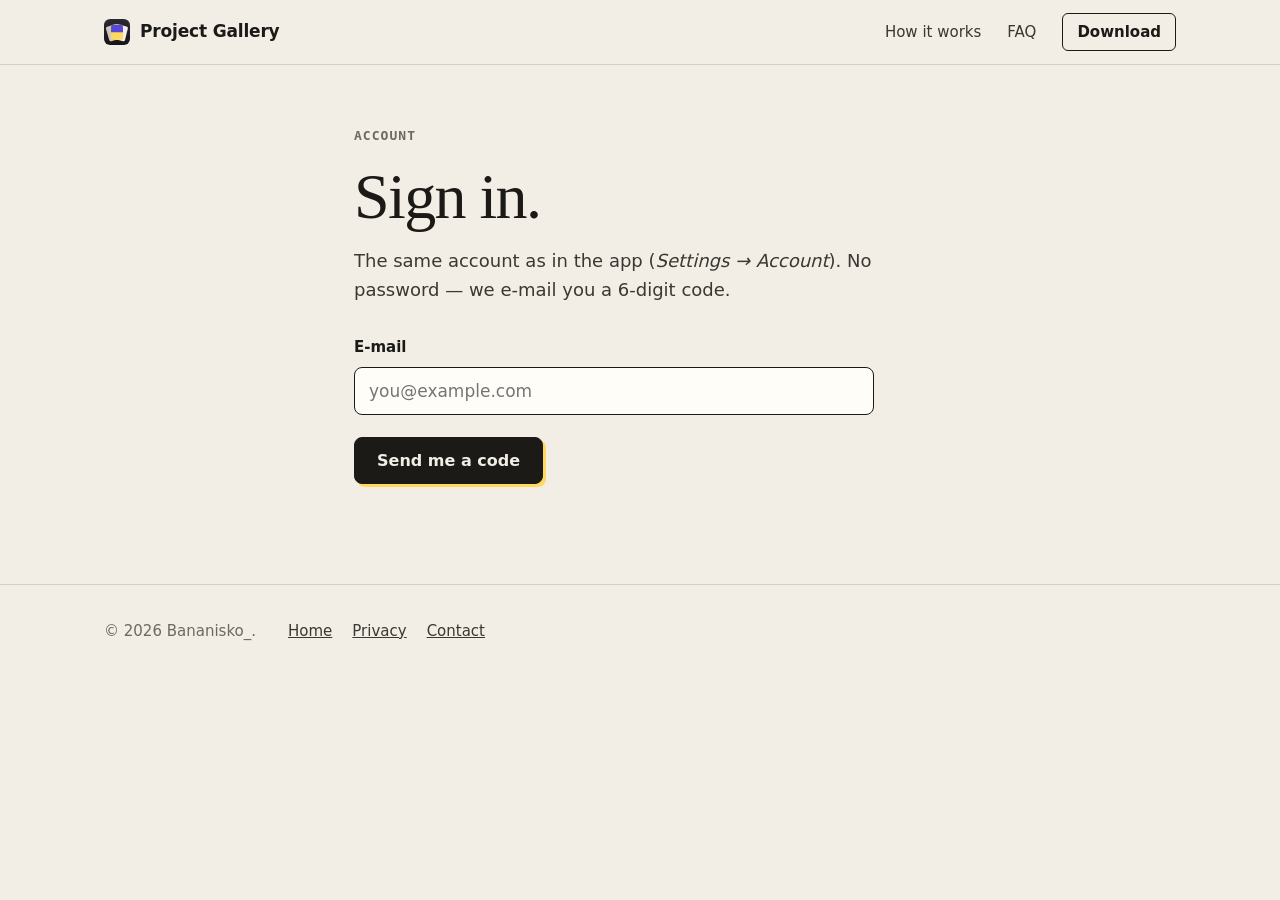
==== account.html @ f1d5fdbc "Merge main" ====
<!doctype html>
<html lang="en">
<head>
<meta charset="utf-8">
<meta name="viewport" content="width=device-width, initial-scale=1">
<meta name="robots" content="noindex">
<title>Your account — Project Gallery</title>
<link rel="icon" href="assets/img/favicon.svg" type="image/svg+xml">
<link rel="stylesheet" href="assets/css/style.css">
<link rel="stylesheet" href="assets/css/shop.css">
<style>
  .acc { max-width: 620px; }
  .code-in { letter-spacing: .3em; font-family: var(--mono) !important; max-width: 220px; }
  .devs { list-style: none; padding: 0; margin: 10px 0 0; border-top: 1px solid var(--line); }
  .devs li { display: flex; justify-content: space-between; align-items: center; gap: 12px; padding: 12px 0; border-bottom: 1px solid var(--line); }
  .devs small { display: block; color: var(--muted); font: 13px var(--mono); }
  .devs .me { font: 12px var(--mono); color: var(--accent); }
  .acc h2 { font: 400 28px/1.2 var(--serif); margin: 40px 0 6px; }
  .row { display: flex; gap: 12px; flex-wrap: wrap; margin-top: 26px; }
  .btn { cursor: pointer; font-family: var(--sans); }
  .danger { border-color: #B3261E; color: #B3261E; background: transparent; }
  [hidden] { display: none !important; }
</style>
</head>
<body>
<header class="top">
  <div class="wrap top-in">
    <a class="brand" href="index.html">
      <img class="logo" src="assets/img/logo.svg" width="26" height="26" alt="">
      Project Gallery
    </a>
    <nav><a href="index.html#how">How it works</a><a href="index.html#faq">FAQ</a><a class="nav-dl" data-href="download" href="#">Download</a></nav>
  </div>
</header>

<main class="wrap shop acc">
  <p class="kicker">Account</p>

  <!-- 1) e-mail -->
  <section id="stEmail">
    <h1>Sign in.</h1>
    <p class="lede-s">The same account as in the app (<i>Settings → Account</i>). No password — we e-mail you a 6-digit code.</p>
    <form class="form" id="fEmail">
      <label>E-mail
        <input type="email" id="email" required autocomplete="email" placeholder="you@example.com">
      </label>
      <button class="btn btn-ink" type="submit">Send me a code</button>
    </form>
  </section>

  <!-- 2) kód -->
  <section id="stCode" hidden>
    <h1>Check your inbox.</h1>
    <p class="lede-s">We sent a code to <b id="sentTo"></b>. It's valid for a few minutes.</p>
    <form class="form" id="fCode">
      <label>Code
        <input type="text" id="code" class="code-in" inputmode="numeric" autocomplete="one-time-code" maxlength="10" required placeholder="123456">
      </label>
      <button class="btn btn-ink" type="submit">Sign in</button>
      <p class="hint"><a href="#" id="back">Use a different e-mail</a></p>
    </form>
  </section>

  <!-- 3) prihlásený -->
  <section id="stIn" hidden>
    <h1>Hi there.</h1>
    <p class="lede-s">Signed in as <b id="who"></b>. Your project list, notes, tasks and settings sync between your computers through this account. Your code is never uploaded.</p>

    <h2>Signed-in computers</h2>
    <p class="hint">Sign a computer out and it will log out the next time it connects.</p>
    <ul class="devs" id="devs"><li><small>Loading…</small></li></ul>

    <div class="row">
      <button class="btn btn-line" id="logout">Sign out here</button>
      <button class="btn danger" id="del">Delete my account</button>
    </div>
  </section>

  <p class="msg msg-err" id="err" hidden></p>
</main>

<footer class="foot">
  <div class="wrap foot-in">
    <p>© <span data-year>2026</span> <span data-site="author">the author</span>.</p>
    <p class="foot-links"><a href="index.html">Home</a><a href="privacy.html">Privacy</a><a data-href="mailto" href="#">Contact</a></p>
  </div>
</footer>

<script src="assets/js/config.js"></script>
<script src="assets/js/main.js"></script>
<script>
(function () {
  var S = window.SITE || {}, URL_ = S.supabaseUrl, KEY = S.supabaseKey;
  var $ = function (id) { return document.getElementById(id); };
  var sess = null, emailSent = "";

  // relácia v prehliadači (len pre tento prehliadač); bez úložiska ostane len do zatvorenia karty
  function load() { try { return JSON.parse(localStorage.getItem("pg.session") || "null"); } catch (e) { return null; } }
  function save(s) { sess = s; try { s ? localStorage.setItem("pg.session", JSON.stringify(s)) : localStorage.removeItem("pg.session"); } catch (e) {} }

  function show(id) { ["stEmail", "stCode", "stIn"].forEach(function (x) { $(x).hidden = x !== id; }); $("err").hidden = true; }
  function fail(t) { $("err").textContent = t; $("err").hidden = false; }
  function busy(form, on) { form.querySelectorAll("button,input").forEach(function (b) { b.disabled = on; }); }

  function call(method, path, body, auth) {
    var h = { "apikey": KEY, "Content-Type": "application/json" };
    if (auth && sess) h.Authorization = "Bearer " + sess.access_token;
    return fetch(URL_ + path, { method: method, headers: h, body: body ? JSON.stringify(body) : undefined })
      .then(function (r) { return r.text().then(function (t) { var j = null; try { j = t ? JSON.parse(t) : null; } catch (e) {} return { ok: r.ok, status: r.status, j: j }; }); });
  }
  function keep(j) { save({ access_token: j.access_token, refresh_token: j.refresh_token, expires_at: j.expires_at || (Date.now() / 1000 + (j.expires_in || 3600)), email: (j.user && j.user.email) || (sess && sess.email) }); }

  // prihlásené volanie; vypršaný token sa raz obnoví
  function authed(method, path, body) {
    var fresh = sess && sess.expires_at - Date.now() / 1000 > 60 ? Promise.resolve() :
      call("POST", "/auth/v1/token?grant_type=refresh_token", { refresh_token: sess && sess.refresh_token })
        .then(function (r) { if (!r.ok) throw "auth"; keep(r.j); });
    return fresh.then(function () { return call(method, path, body, true); })
      .then(function (r) { if (r.status === 401) throw "auth"; return r; });
  }
  function onErr(e) {
    if (e === "auth") { save(null); show("stEmail"); fail("Your session expired — sign in again."); }
    else fail("Couldn't reach the server. Check your connection and try again.");
  }

  function esc(t) { var d = document.createElement("div"); d.textContent = t == null ? "" : String(t); return d.innerHTML; }

  function loadDevices() {
    authed("GET", "/rest/v1/devices?select=id,name,last_seen&revoked=eq.false&order=last_seen.desc").then(function (r) {
      var list = (r.j || []);
      $("devs").innerHTML = list.length ? list.map(function (d) {
        var when = new Date(d.last_seen).toLocaleString();
        return '<li><span>' + esc(d.name || "Computer") + '<small>last seen ' + esc(when) + '</small></span>' +
               '<button class="btn btn-line btn-s" data-id="' + d.id + '">Sign out</button></li>';
      }).join("") : "<li><small>No computers yet — sign in from the app (Settings → Account).</small></li>";
    }).catch(onErr);
  }
  $("devs").addEventListener("click", function (e) {
    var b = e.target.closest("button[data-id]");
    if (!b) return;
    b.disabled = true;
    authed("PATCH", "/rest/v1/devices?id=eq." + b.getAttribute("data-id"), { revoked: true }).then(loadDevices).catch(onErr);
  });

  function signedIn() { $("who").textContent = sess.email || ""; show("stIn"); loadDevices(); }

  $("fEmail").addEventListener("submit", function (e) {
    e.preventDefault();
    var f = this, email = $("email").value.trim().toLowerCase();
    busy(f, true);
    call("POST", "/auth/v1/otp", { email: email, create_user: true }).then(function (r) {
      busy(f, false);
      if (!r.ok) return fail(r.status === 429 ? "Too many codes in a short time — try again in an hour." : "That e-mail didn't work. Check it and try again.");
      emailSent = email; $("sentTo").textContent = email; $("code").value = ""; show("stCode"); $("code").focus();
    }).catch(function () { busy(f, false); onErr("net"); });
  });

  $("fCode").addEventListener("submit", function (e) {
    e.preventDefault();
    var f = this, code = $("code").value.replace(/\D/g, "");
    busy(f, true);
    call("POST", "/auth/v1/verify", { type: "email", email: emailSent, token: code }).then(function (r) {
      busy(f, false);
      if (!r.ok) return fail("Wrong or expired code. Try again or ask for a new one.");
      keep(r.j); signedIn();
    }).catch(function () { busy(f, false); onErr("net"); });
  });
  $("back").addEventListener("click", function (e) { e.preventDefault(); show("stEmail"); });

  $("logout").addEventListener("click", function () {
    var s = sess;
    save(null); show("stEmail");
    if (s) fetch(URL_ + "/auth/v1/logout", { method: "POST", headers: { apikey: KEY, Authorization: "Bearer " + s.access_token } }).catch(function () {});
  });

  $("del").addEventListener("click", function () {
    if (!confirm("Delete your account and everything synced to it?\n\nYour projects on your computers stay as they are. This can't be undone.")) return;
    authed("POST", "/rest/v1/rpc/delete_account", {}).then(function (r) {
      if (!r.ok) return fail("Couldn't delete the account. Try again later.");
      save(null); show("stEmail"); fail("Your account was deleted.");
    }).catch(onErr);
  });

  if (!URL_ || !KEY) { fail("Accounts aren't set up on this site yet."); return; }
  sess = load();
  if (sess && sess.refresh_token) signedIn(); else show("stEmail");
})();
</script>
</body>
</html>
---- assets/css/style.css ----
/* Project Gallery — web */

:root {
  --paper: #F2EEE6;
  --paper-2: #E9E3D7;
  --ink: #1B1A17;
  --ink-2: #3A3832;
  --muted: #6E685D;
  --line: #D6CEBE;
  --accent: #5847D9;
  --marker: #FFD95E;
  --night: #16151A;
  --night-2: #222128;

  --serif: "Iowan Old Style", "Palatino Linotype", Palatino, "Book Antiqua", Georgia, serif;
  --sans: "Segoe UI", system-ui, -apple-system, Roboto, "Helvetica Neue", Arial, sans-serif;
  --mono: "Cascadia Code", "Cascadia Mono", Consolas, "SF Mono", Menlo, monospace;
  --hand: "Segoe Print", "Bradley Hand", "Comic Neue", cursive;
}

* { box-sizing: border-box; }
html { scroll-behavior: smooth; }
body {
  margin: 0;
  background: var(--paper);
  color: var(--ink);
  font: 17px/1.6 var(--sans);
  -webkit-font-smoothing: antialiased;
}
img { max-width: 100%; height: auto; display: block; }
a { color: inherit; }
code, kbd { font-family: var(--mono); font-size: .86em; }
code { background: var(--paper-2); padding: 1px 6px; border-radius: 4px; }
kbd { border: 1px solid var(--line); border-bottom-width: 2px; padding: 0 5px; border-radius: 4px; background: #fff; }

.wrap { max-width: 1120px; margin: 0 auto; padding: 0 24px; }

/* ---------- top bar */
.top { border-bottom: 1px solid var(--line); background: var(--paper); position: sticky; top: 0; z-index: 10; }
.top-in { display: flex; align-items: center; justify-content: space-between; height: 64px; }
.brand { display: flex; align-items: center; gap: 10px; font-weight: 700; text-decoration: none; letter-spacing: -.01em; }
.top nav { display: flex; gap: 26px; align-items: center; font-size: 15px; }
.top nav a { text-decoration: none; color: var(--ink-2); }
.top nav a:hover { color: var(--ink); text-decoration: underline; text-underline-offset: 4px; }
.top nav .nav-dl { border: 1.5px solid var(--ink); padding: 6px 14px; border-radius: 6px; color: var(--ink); font-weight: 600; }
.top nav .nav-dl:hover { background: var(--ink); color: var(--paper); text-decoration: none; }

/* ---------- buttons */
.btn {
  display: inline-block; text-decoration: none; font-weight: 600; font-size: 16px;
  padding: 13px 22px; border-radius: 8px; border: 1.5px solid var(--ink);
  transition: transform .12s ease, box-shadow .12s ease;
}
.btn-ink { background: var(--ink); color: var(--paper); box-shadow: 3px 3px 0 var(--marker); }
.btn-ink:hover { transform: translate(-1px, -1px); box-shadow: 5px 5px 0 var(--marker); }
.btn-line { background: transparent; color: var(--ink); }
.btn-line:hover { background: #fff; }

/* ---------- hero */
.hero { padding: 84px 24px 40px; }
.kicker { font: 600 13px/1 var(--mono); text-transform: uppercase; letter-spacing: .08em; color: var(--muted); margin: 0 0 22px; }
.kicker.light { color: #A9A4B8; }
h1 {
  font: 400 clamp(44px, 7.2vw, 88px)/1.02 var(--serif);
  letter-spacing: -.025em; margin: 0 0 28px; max-width: 900px;
}
h1 em { font-style: italic; background: linear-gradient(transparent 62%, var(--marker) 62%, var(--marker) 92%, transparent 92%); padding: 0 .06em; }
.lede { font-size: 20px; max-width: 640px; color: var(--ink-2); margin: 0 0 34px; }
.cta { display: flex; gap: 14px; flex-wrap: wrap; }
.meta { font: 13px/1.4 var(--mono); color: var(--muted); margin-top: 22px; }

/* ---------- big screenshot */
.shot-band { background: linear-gradient(var(--paper) 0 30%, var(--night) 30% 100%); padding-bottom: 70px; }
.hero-shot { margin: 0; position: relative; }
.hero-shot img {
  border-radius: 10px; border: 1px solid #000;
  box-shadow: 0 30px 60px -20px rgba(0,0,0,.45), 0 0 0 8px rgba(255,255,255,.04);
  cursor: zoom-in;
}
.hero-shot figcaption { margin-top: 18px; text-align: right; }
.hand { font: 20px/1.2 var(--hand); color: var(--marker); display: inline-block; transform: rotate(-2deg); }

/* ---------- note */
.note { margin-top: -1px; padding-top: 80px; }
.note-card {
  max-width: 680px; margin: 0 auto; background: #FFFDF7; border: 1px solid var(--line);
  padding: 38px 44px; transform: rotate(-.6deg); box-shadow: 0 1px 0 var(--line), 6px 8px 0 var(--paper-2);
}
.note-card h2 { font: 400 30px/1.2 var(--serif); margin: 0 0 16px; }
.note-card p { margin: 0 0 14px; color: var(--ink-2); }
.sign { font: 22px/1 var(--hand) !important; color: var(--ink) !important; margin-top: 22px !important; }

/* ---------- features */
.features { padding-top: 110px; }
.section-h { font: 400 clamp(34px, 4.6vw, 52px)/1.1 var(--serif); letter-spacing: -.02em; margin: 0 0 12px; }
.section-sub { color: var(--muted); margin: 0 0 40px; font-size: 18px; }
.feat {
  display: grid; grid-template-columns: 5fr 7fr; gap: 56px; align-items: center;
  padding: 56px 0; border-top: 1px solid var(--line);
}
.features .section-h + .feat { margin-top: 36px; }
.feat.flip { grid-template-columns: 7fr 5fr; }
.feat.flip .feat-text { order: 2; }
.num { font: 600 14px/1 var(--mono); color: var(--accent); display: block; margin-bottom: 14px; }
.feat h3 { font: 400 32px/1.15 var(--serif); margin: 0 0 14px; letter-spacing: -.01em; }
.feat p { color: var(--ink-2); margin: 0; }
.feat-img { margin: 0; }
.feat-img img { border-radius: 8px; border: 1px solid var(--ink); box-shadow: 8px 8px 0 var(--paper-2); cursor: zoom-in; }
.feat-list ul { list-style: none; padding: 0; margin: 0; border-left: 2px solid var(--ink); }
.feat-list li { padding: 12px 0 12px 20px; font: 16px/1.4 var(--mono); border-bottom: 1px dashed var(--line); }
.feat-list li:last-child { border-bottom: 0; }

.also { border-top: 1px solid var(--line); padding: 46px 0 20px; }
.also h3 { font: 600 13px/1 var(--mono); text-transform: uppercase; letter-spacing: .08em; color: var(--muted); margin: 0 0 20px; }
.also ul { columns: 2; column-gap: 56px; padding: 0; margin: 0; list-style: none; }
.also li { padding: 7px 0 7px 22px; position: relative; break-inside: avoid; }
.also li::before { content: ""; position: absolute; left: 0; top: 17px; width: 10px; height: 2px; background: var(--ink); }

/* ---------- pro */
.pro-band { background: var(--night); color: #ECE9F3; margin-top: 90px; padding: 96px 0; }
.pro-in { display: grid; grid-template-columns: 1fr 1fr; gap: 56px; align-items: start; }
.pro-band h2 { font: 400 clamp(32px, 4vw, 46px)/1.1 var(--serif); margin: 0 0 18px; letter-spacing: -.015em; }
.pro-band p { color: #B9B5C6; margin: 0 0 26px; }
.pro-list { list-style: none; padding: 0; margin: 0; }
.pro-list li { padding: 12px 0; border-top: 1px solid #2F2D36; color: #C9C5D4; }
.pro-list b { color: #fff; font-weight: 600; }
.pro-img { margin: 0; position: sticky; top: 96px; }
.pro-img img { border-radius: 8px; border: 1px solid #000; box-shadow: 0 24px 50px -18px rgba(0,0,0,.7); cursor: zoom-in; }

/* ---------- pricing */
.pricing { padding-top: 110px; }
.plans { display: grid; grid-template-columns: 1fr 1.12fr 1fr; gap: 0; border: 1.5px solid var(--ink); border-radius: 10px; overflow: visible; background: #FFFDF7; }
.plan { padding: 34px 30px 32px; position: relative; display: flex; flex-direction: column; }
.plan + .plan { border-left: 1.5px solid var(--ink); }
.plan-main { background: var(--ink); color: var(--paper); margin: -12px 0; border-radius: 10px; border-left: 0 !important; z-index: 1; padding-top: 46px; }
.plan-main + .plan { border-left: 0; }
.plan h3 { font: 600 14px/1 var(--mono); text-transform: uppercase; letter-spacing: .08em; margin: 0 0 18px; }
.price { font: 400 54px/1 var(--serif); margin: 0 0 14px; }
.price small { font: 14px var(--sans); color: var(--muted); margin-left: 8px; }
.plan-main .price small { color: #A9A4B8; }
.plan-d { color: var(--muted); margin: 0 0 28px; flex: 1; }
.plan-main .plan-d { color: #C9C5D4; }
.plan .btn { text-align: center; }
.plan-main .btn-ink { background: var(--marker); color: var(--ink); border-color: var(--marker); box-shadow: none; }
.plan-main .btn-ink:hover { background: #FFE58A; }
.tag { position: absolute; top: 16px; right: 18px; font: 18px/1 var(--hand); color: var(--marker); transform: rotate(3deg); }

.compare { width: 100%; border-collapse: collapse; margin: 64px 0 0; font-size: 16px; }
.compare th { font: 600 13px/1 var(--mono); text-transform: uppercase; letter-spacing: .08em; color: var(--muted); text-align: center; padding: 0 0 14px; }
.compare th:first-child { text-align: left; }
.compare td { padding: 12px 0; border-top: 1px solid var(--line); }
.compare td + td { text-align: center; width: 110px; font-family: var(--mono); }
.compare tr td:last-child { font-weight: 700; }

.steps { counter-reset: s; list-style: none; padding: 0; margin: 64px 0 0; display: grid; grid-template-columns: repeat(3, 1fr); gap: 28px; }
.steps li { counter-increment: s; border-top: 2px solid var(--ink); padding-top: 18px; color: var(--ink-2); }
.steps li::before { content: counter(s); font: 400 40px/1 var(--serif); display: block; margin-bottom: 10px; color: var(--ink); }
.fine { color: var(--muted); font-size: 15px; margin: 30px 0 0; }

/* ---------- faq */
.faq { padding-top: 110px; }
.faq details { max-width: 820px; }
.faq details { border-top: 1px solid var(--line); padding: 4px 0; }
.faq details:last-of-type { border-bottom: 1px solid var(--line); }
.faq summary { cursor: pointer; list-style: none; padding: 16px 40px 16px 0; font-weight: 600; position: relative; }
.faq summary::-webkit-details-marker { display: none; }
.faq summary::after { content: "+"; position: absolute; right: 4px; top: 10px; font: 400 28px/1 var(--serif); }
.faq details[open] summary::after { content: "–"; }
.faq details p { margin: 0 0 18px; color: var(--ink-2); max-width: 680px; }

/* ---------- last call */
.last { padding: 120px 24px 110px; text-align: center; }
.last h2 { font: 400 clamp(36px, 5vw, 58px)/1.1 var(--serif); margin: 0 0 10px; }
.last p { color: var(--muted); margin: 0 0 30px; }

/* ---------- footer */
.foot { border-top: 1px solid var(--line); padding: 34px 0 44px; font-size: 15px; color: var(--muted); }
.foot-in { display: flex; flex-wrap: wrap; gap: 8px 32px; align-items: baseline; }
.foot-in p { margin: 0; }
.foot-links { display: flex; gap: 20px; }
.foot-links a { color: var(--ink-2); }
.foot-small { width: 100%; font: 13px var(--mono); }

/* ---------- lightbox */
.lightbox { position: fixed; inset: 0; background: rgba(15,14,18,.92); display: flex; align-items: center; justify-content: center; padding: 3vw; z-index: 50; cursor: zoom-out; }
.lightbox[hidden] { display: none; }
.lightbox img { max-height: 94vh; border-radius: 8px; box-shadow: 0 30px 80px rgba(0,0,0,.6); }

/* ---------- legal pages */
.legal { max-width: 760px; padding-top: 70px; padding-bottom: 90px; }
.legal h1 { font-size: clamp(38px, 5vw, 56px); }
.legal h2 { font: 400 26px/1.2 var(--serif); margin: 40px 0 10px; }
.legal p, .legal li { color: var(--ink-2); }
.legal .updated { font: 13px var(--mono); color: var(--muted); }

/* ---------- small screens */
@media (max-width: 860px) {
  .top nav a:not(.nav-dl) { display: none; }
  .hero { padding-top: 56px; }
  .feat, .feat.flip, .pro-in { grid-template-columns: 1fr; gap: 28px; }
  .feat.flip .feat-text { order: 0; }
  .pro-img { position: static; }
  .plans { grid-template-columns: 1fr; }
  .plan + .plan { border-left: 0; border-top: 1.5px solid var(--ink); }
  .plan-main { margin: 0; border-radius: 0; }
  .also ul { columns: 1; }
  .steps { grid-template-columns: 1fr; }
  .note-card { padding: 28px 24px; transform: none; }
  .compare td + td { width: 64px; }
}
---- assets/css/shop.css ----
/* Project Gallery — stránky obchodu (buy, success, recover, admin) */

.shop { padding-top: 64px; padding-bottom: 100px; }
.shop h1 { font-size: clamp(40px, 5.6vw, 64px); margin-bottom: 18px; }
.lede-s { font-size: 18px; color: var(--ink-2); max-width: 600px; margin: 0 0 30px; }

.checkout { display: grid; grid-template-columns: 1.35fr 1fr; gap: 64px; align-items: start; }

.form { display: flex; flex-direction: column; gap: 22px; max-width: 520px; }
.form label { display: flex; flex-direction: column; gap: 8px; font-weight: 600; font-size: 15px; }
.form input[type=email], .form input[type=text], .form input[type=password] {
  font: 17px var(--sans); padding: 13px 14px; border: 1.5px solid var(--ink); border-radius: 8px;
  background: #FFFDF7; color: var(--ink); outline: none;
}
.form input:focus { box-shadow: 3px 3px 0 var(--marker); }
.form .check { flex-direction: row; align-items: flex-start; gap: 12px; font-weight: 400; color: var(--ink-2); }
.form .check input { margin-top: 5px; width: 18px; height: 18px; accent-color: var(--ink); flex: none; }
.form .btn { align-self: flex-start; cursor: pointer; font-family: var(--sans); }
.hint { font: 400 14px/1.5 var(--sans); color: var(--muted); margin: 0; }

.msg { background: #FFFDF7; border: 1.5px solid var(--ink); border-left-width: 6px; padding: 12px 16px; border-radius: 6px; max-width: 520px; }
.msg-err { border-color: #B3261E; color: #7A1A14; }

.co-sum { background: var(--ink); color: var(--paper); border-radius: 10px; padding: 30px 30px 26px; position: sticky; top: 96px; }
.co-sum h2 { font: 600 13px/1 var(--mono); text-transform: uppercase; letter-spacing: .08em; color: #A9A4B8; margin: 0 0 20px; }
.sum-row { display: flex; justify-content: space-between; align-items: baseline; font-size: 18px; padding-bottom: 16px; border-bottom: 1px solid #3A3842; }
.sum-row b { font: 400 34px/1 var(--serif); }
.co-sum ul { list-style: none; padding: 0; margin: 16px 0 18px; }
.co-sum li { padding: 6px 0 6px 22px; position: relative; color: #CFCBD9; font-size: 15px; }
.co-sum li::before { content: ""; position: absolute; left: 0; top: 15px; width: 10px; height: 2px; background: var(--marker); }
.sum-note { font-size: 14px; color: #A9A4B8; margin: 8px 0 0; }
.sum-note a { color: var(--marker); }

.done { max-width: 820px; }
.done.narrow { max-width: 560px; }
.keybox { display: flex; gap: 14px; align-items: center; flex-wrap: wrap; margin: 6px 0 22px; }
.keybox code {
  font: 600 clamp(20px, 3vw, 30px)/1 var(--mono); letter-spacing: .04em; background: #FFFDF7;
  border: 1.5px dashed var(--ink); padding: 18px 22px; border-radius: 8px; user-select: all;
}
.keybox .btn { cursor: pointer; font-family: var(--sans); }
.done .steps { margin-top: 36px; }

.admin h1 small { font: 15px var(--mono); color: var(--muted); margin-left: 12px; }
.orders { width: 100%; border-collapse: collapse; font-size: 14px; margin-top: 20px; }
.orders th { text-align: left; font: 600 12px var(--mono); text-transform: uppercase; color: var(--muted); padding: 8px 10px 8px 0; }
.orders td { border-top: 1px solid var(--line); padding: 10px 10px 10px 0; vertical-align: top; }
.orders tr.muted td { color: var(--muted); text-decoration: line-through; }
.orders small { color: var(--muted); }
.btn-s { padding: 6px 12px; font-size: 13px; cursor: pointer; }

@media (max-width: 860px) {
  .checkout { grid-template-columns: 1fr; gap: 40px; }
  .co-sum { position: static; }
  .orders { display: block; overflow-x: auto; }
}
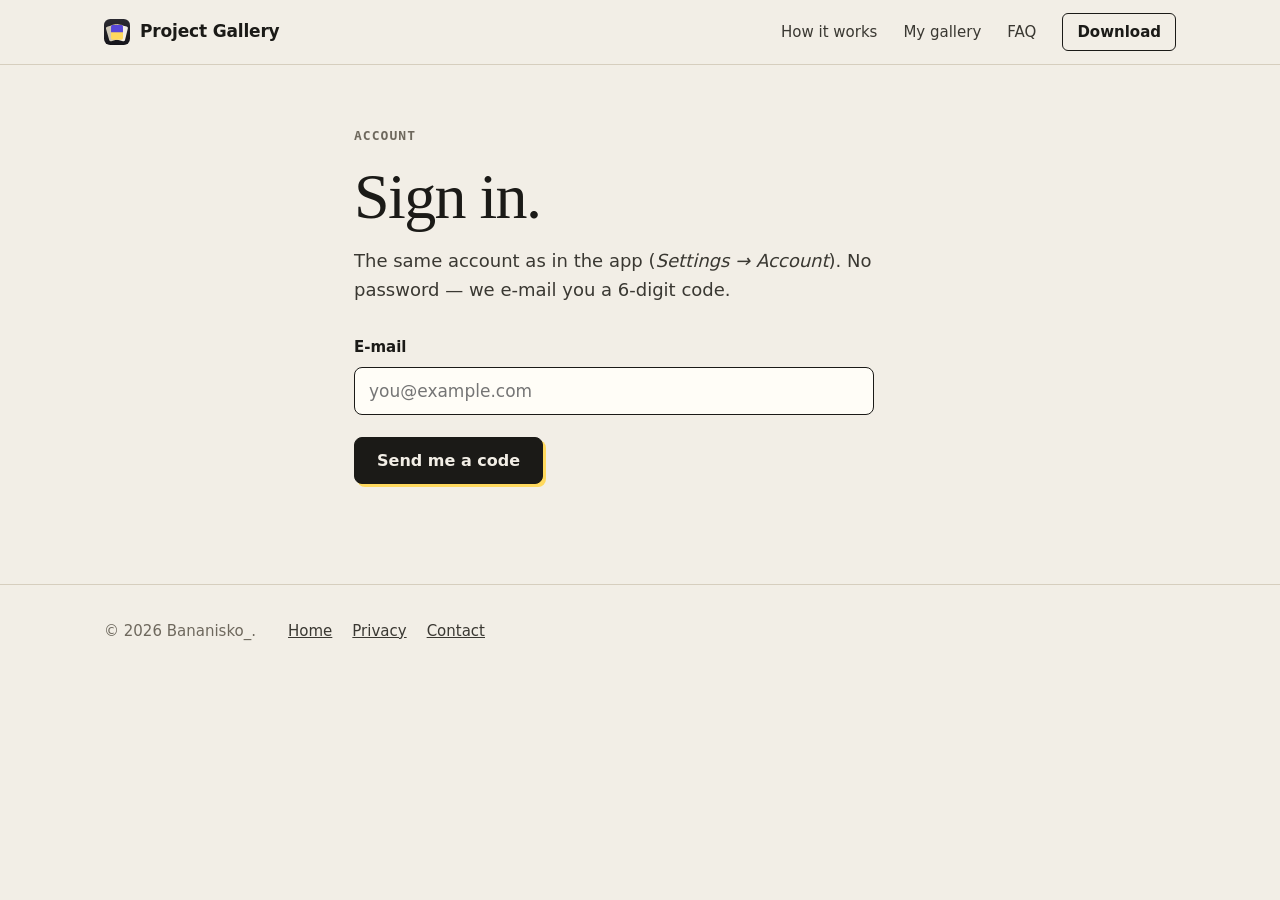
==== commit 81ffe22b: "Web: webová galéria (app.html, idea.html, PWA), oprava farieb bannerov, verzia 2.2.6 Co-Authored-By:" ====
--- a/account.html
+++ b/account.html
@@ -29,7 +29,7 @@
       <img class="logo" src="assets/img/logo.svg" width="26" height="26" alt="">
       Project Gallery
     </a>
-    <nav><a href="index.html#how">How it works</a><a href="index.html#faq">FAQ</a><a class="nav-dl" data-href="download" href="#">Download</a></nav>
+    <nav><a href="index.html#how">How it works</a><a href="app.html">My gallery</a><a href="index.html#faq">FAQ</a><a class="nav-dl" data-href="download" href="#">Download</a></nav>
   </div>
 </header>
 
@@ -51,7 +51,7 @@
   <!-- 2) kód -->
   <section id="stCode" hidden>
     <h1>Check your inbox.</h1>
-    <p class="lede-s">We sent a code to <b id="sentTo"></b>. It's valid for a few minutes.</p>
+    <p class="lede-s">We sent a code to <b id="sentTo"></b>. It's valid for a few minutes. Can't see it? Check your <b>Spam</b> folder too.</p>
     <form class="form" id="fCode">
       <label>Code
         <input type="text" id="code" class="code-in" inputmode="numeric" autocomplete="one-time-code" maxlength="10" required placeholder="123456">
@@ -65,6 +65,7 @@
   <section id="stIn" hidden>
     <h1>Hi there.</h1>
     <p class="lede-s">Signed in as <b id="who"></b>. Your project list, notes, tasks and settings sync between your computers through this account. Your code is never uploaded.</p>
+    <p><a class="btn btn-ink" href="app.html">Open my gallery →</a> <a class="btn btn-line" href="idea.html">+ Quick idea</a></p>
 
     <h2>Signed-in computers</h2>
     <p class="hint">Sign a computer out and it will log out the next time it connects.</p>
